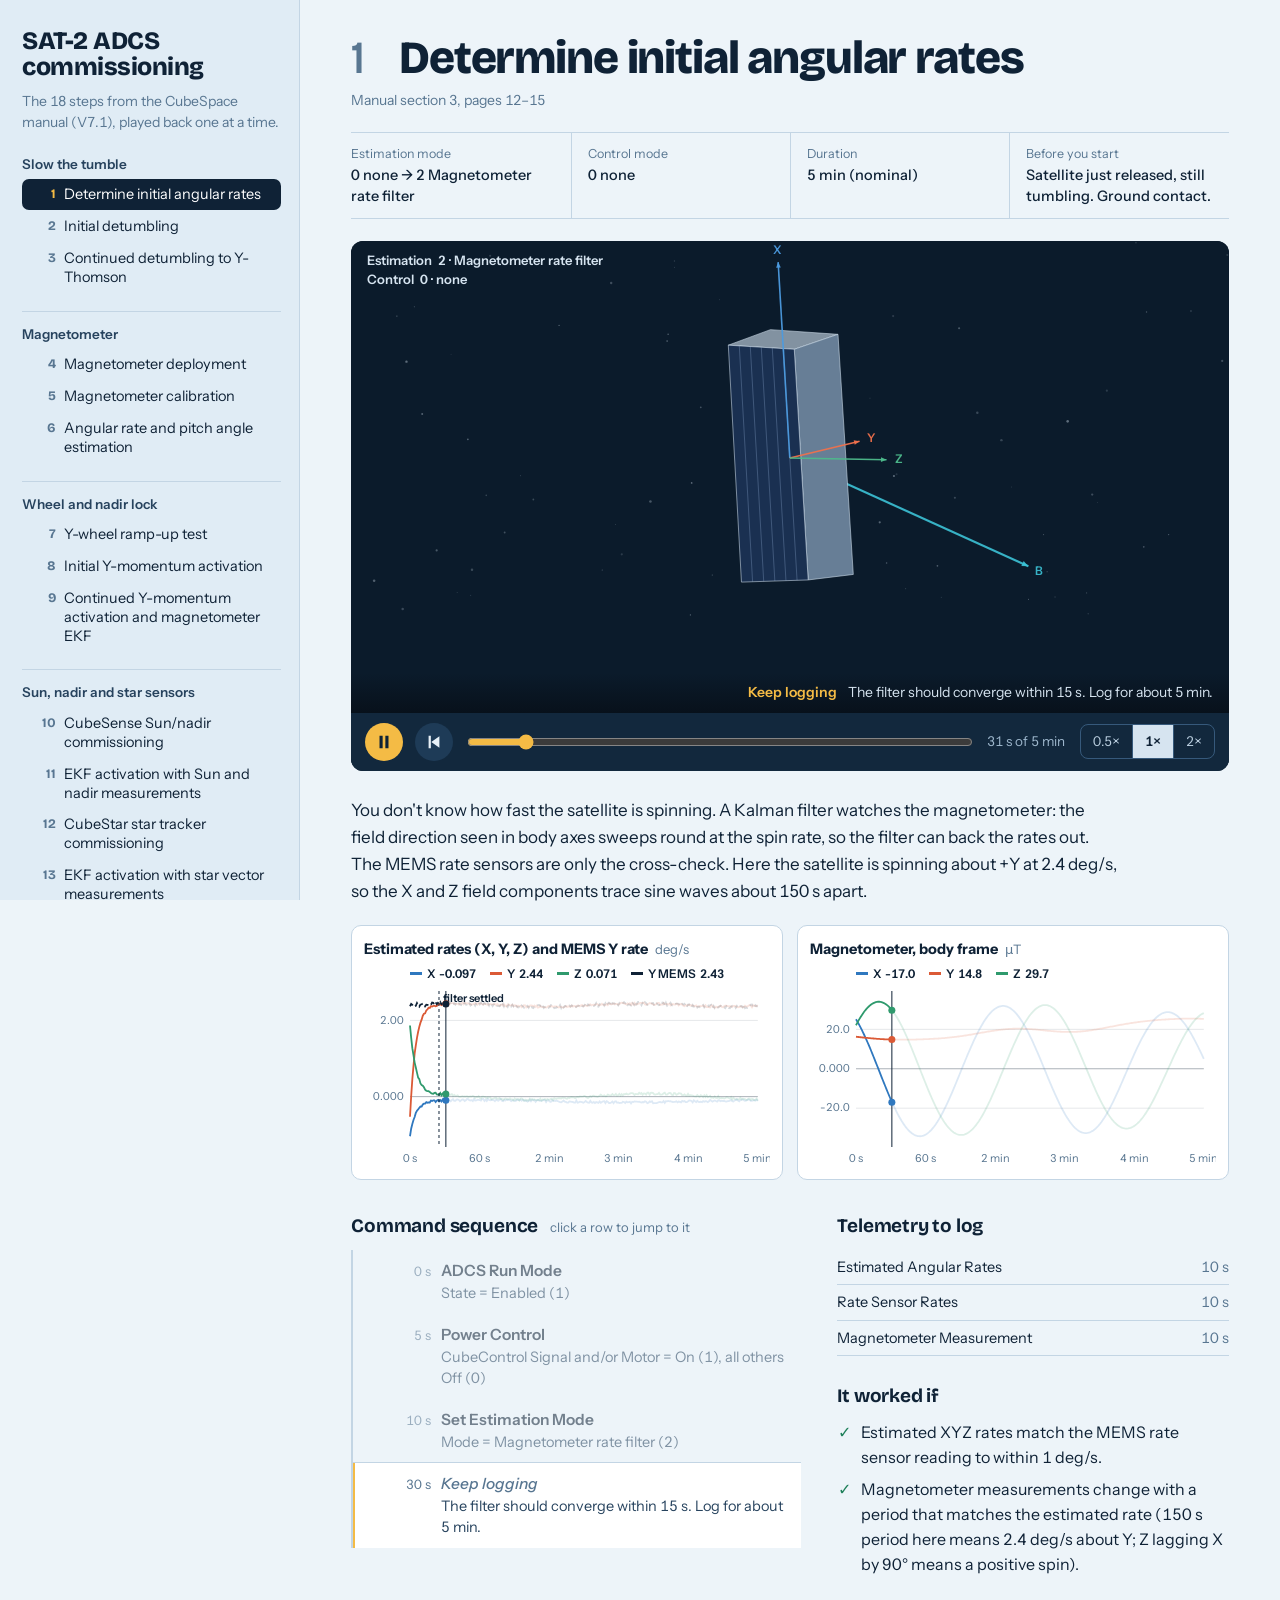
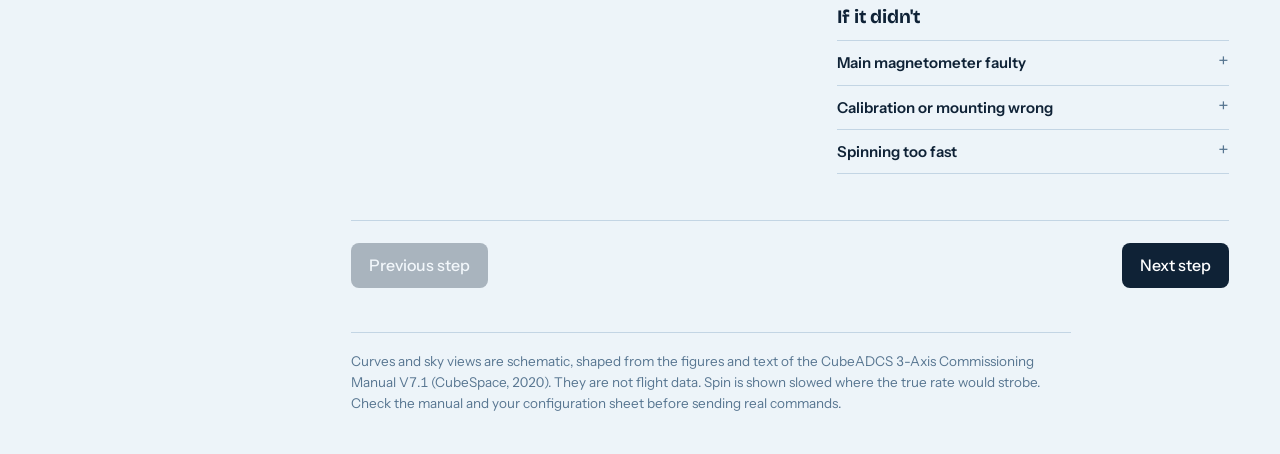
==== ADCS Commissioning/index.html @ 2e5b4a5e "Add ADCS Commissioning visualizer Static page walking through the 18 CubeADCS commissioning steps wi" ====
<!doctype html>
<html lang="en">
<head>
<meta charset="utf-8">
<meta name="viewport" content="width=device-width, initial-scale=1">
<title>SAT-2 ADCS commissioning</title>
<meta name="description" content="Animated walk-through of the 18 CubeADCS commissioning steps for CTS SAT-2.">
<link rel="icon" href="data:image/svg+xml,%3Csvg xmlns='http://www.w3.org/2000/svg' viewBox='0 0 32 32'%3E%3Crect width='32' height='32' rx='7' fill='%230F2236'/%3E%3Crect x='8' y='11' width='16' height='10' fill='%2395B8D6'/%3E%3Ccircle cx='24' cy='8' r='3' fill='%23F4BB45'/%3E%3C/svg%3E">
<link rel="preconnect" href="https://fonts.googleapis.com">
<link rel="preconnect" href="https://fonts.gstatic.com" crossorigin>
<link href="https://fonts.googleapis.com/css2?family=Bricolage+Grotesque:opsz,wght@12..96,500;12..96,700;12..96,800&family=Instrument+Sans:wght@400;500;600&display=swap" rel="stylesheet">
<link rel="stylesheet" href="style.css">
</head>
<body>
<a class="skip" href="#main">Skip to content</a>
<div class="shell">
  <nav id="nav" aria-label="Commissioning steps">
    <div class="brand">
      <h1>SAT-2 ADCS<br>commissioning</h1>
      <p>The 18 steps from the CubeSpace manual (V7.1), played back one at a time.</p>
    </div>
    <div id="nav-list"></div>
    <div class="extra">
      <p class="phase">Around the steps</p>
      <ol>
        <li><a href="#/pass" data-page="pass"><i>+</i><span>Every overpass</span></a></li>
        <li><a href="#/safe" data-page="safe"><i>+</i><span>Built-in safeguards</span></a></li>
      </ol>
    </div>
  </nav>

  <main id="main">
    <div id="view-step">
      <header class="head">
        <h2><span id="h-n"></span><span id="h-t"></span></h2>
        <p class="src" id="h-sec"></p>
        <dl class="spec">
          <div><dt>Estimation mode</dt><dd id="spec-est"></dd></div>
          <div><dt>Control mode</dt><dd id="spec-ctl"></dd></div>
          <div><dt>Duration</dt><dd id="spec-dur"></dd></div>
          <div><dt>Before you start</dt><dd id="spec-pre"></dd></div>
        </dl>
      </header>

      <section class="stage" aria-label="Simulation">
        <div class="stagewrap">
          <canvas id="stage" role="img" aria-label="Animated view of the satellite for this step"></canvas>
          <div class="cap" id="cap" aria-live="off"></div>
        </div>
        <div class="transport">
          <button id="play" type="button" class="icon" aria-label="Play"></button>
          <button id="restart" type="button" class="icon" aria-label="Restart"><svg viewBox="0 0 20 20"><path d="M4 3h2.5v14H4zM16 3.5v13L7 10z"/></svg></button>
          <input id="scrub" type="range" min="0" max="1000" value="0" aria-label="Scrub through the step">
          <span id="clock"></span>
          <div class="seg" id="speed" role="group" aria-label="Speed"><button type="button" data-s="0.5" aria-pressed="false">0.5×</button><button type="button" data-s="1" aria-pressed="true">1×</button><button type="button" data-s="2" aria-pressed="false">2×</button></div>
        </div>
        <div id="params" class="params"></div>
        <p id="note" class="note" hidden></p>
      </section>

      <p id="story" class="story"></p>
      <div id="charts" class="charts"></div>

      <div class="detail">
        <section class="seq">
          <h3>Command sequence <small>click a row to jump to it</small></h3>
          <ol id="cmds"></ol>
        </section>
        <div class="side">
          <section>
            <h3>Telemetry to log</h3>
            <table class="tlm"><tbody id="tlm"></tbody></table>
          </section>
          <section>
            <h3>It worked if</h3>
            <ul id="pass" class="pass"></ul>
          </section>
          <section>
            <h3>If it didn't</h3>
            <div id="trouble"></div>
          </section>
          <section id="tool" class="tool" hidden></section>
        </div>
      </div>

      <div class="stepnav">
        <button id="prev" type="button">Previous step</button>
        <button id="next" type="button">Next step</button>
      </div>
    </div>

    <div id="view-pass" hidden>
      <header class="head"><h2><span>+</span><span>Every overpass</span></h2><p class="src">Manual sections 2 and 16, pages 8–11 and 59</p></header>
      <div class="plain">
        <p class="story">Three things at every pass, however far through commissioning you are. Nominal ADCS operation needs very few telecommands (set estimation and control mode, set enabled state), but commissioning adds many more.</p>
        <div class="cols3">
          <section><h3>Synchronise time</h3><p>Send a single <i>Set Unix Time</i> command. Position prediction and the magnetic field model both depend on it.</p></section>
          <section><h3>Check ADCS health</h3><p>Read the error flags in the ADCS State telemetry and the current and temperature frames. Persistent flags need attention, and so do telemetry values that wander far from nominal.</p></section>
          <section><h3>Check for new TLEs</h3><p>Upload fresh two-line elements whenever new ones are published. Roughly once a day is enough, not every pass.</p></section>
        </div>
        <h3 class="sub">Logging so that frames line up</h3>
        <p>The ADCS can log to two SD files (LOG1 and LOG2) so every channel in a record comes from the same processing iteration. If you sample over the bus from the OBC instead, request frames between iterations: read the <i>ACP Execution State</i> frame and wait until <i>Time Since Iteration Start</i> reaches 500 ms (an iteration never takes longer), then pull everything you need. A frame requested just before an iteration ends can come from the previous one.</p>
        <p>Error flags come in two kinds. Status flags track the current state every iteration. Latching error flags stay set until you clear them by command, so an error that came and went between two reads still shows up. If it is still set on the next read, it's persistent.</p>
      </div>
    </div>

    <div id="view-safe" hidden>
      <header class="head"><h2><span>+</span><span>Built-in safeguards</span></h2><p class="src">Manual section 17, pages 60–62</p></header>
      <div class="plain">
        <p class="story">Several recoveries run automatically, so a failing module doesn't take the satellite with it. Try the first one.</p>
        <section class="demo">
          <h3>I²C and unresponsive modules</h3>
          <div class="demo-row"><div id="led" class="led" data-s="ok" aria-hidden="true"></div><p id="fault-out" aria-live="polite"></p><button id="fault" type="button"></button></div>
          <p>Every second the ADCS checks the CommsError and run-time flags of CubeControl Signal and Motor, CubeSense, CubeWheel and CubeStar. Three consecutive run-time errors, or more than 10 accumulated communication errors (30 on ACP v3), power-cycle the module. After 5 power cycles it is switched off for good. Ten seconds of clean communication (60 s on ACP v3) resets the error counter, so only persistent faults get handled.</p>
        </section>
        <div class="cols2">
          <section><h3>Estimator divergence</h3><p>If the absolute values of the three estimated rate components add up to more than 1000 deg/s, the estimator goes to none (mode 0). Any controller that needs it goes to none too, except B-dot, which needs no estimator.</p></section>
          <section><h3>Wheel errors <small>ACP v5 and up</small></h3><p>A wheel that doesn't track its momentum command raises a flag. That wheel's control, and magnetic momentum dumping, are paused, so the torquers can't spin the satellite up chasing an unresponsive wheel. If it recovers, control resumes. After 5 failed power cycles, and with <i>wheelErrorHandling</i> true, control falls back to Y-Thomson (mode 2) to detumble.</p></section>
          <section><h3>Faulty magnetometer <small>ACP v5 and up</small></h3><p>If any axis stays constant for 10 s a run-time error is raised and the module power-cycles every 10 s. After 3 cycles, with <i>autoRecoverMtm</i> true, the mode steps along: main via Signal (0), redundant via Signal (1), main via Motor (2), none (3). Via Motor there is no temperature compensation and raw readings are 12-bit rather than 16-bit.</p></section>
          <section><h3>Faulty MEMS rate sensors <small>ACP v5 and up</small></h3><p>With <i>rateSensorErrorHandling</i> true, an axis that stays constant or zero for 30 s moves estimation off the gyros. From MEMS rate sensing with a faulty Y sensor in Y-Thomson: magnetometer rate filter (2) and B-dot (1). From Gyro EKF with any faulty sensor and control above B-dot: Full-state EKF (5) and control none (0). A reading beyond 80 × RateSensorMult deg/s sets the out-of-range flag.</p></section>
        </div>
      </div>
    </div>

    <footer class="foot">Curves and sky views are schematic, shaped from the figures and text of the CubeADCS 3-Axis Commissioning Manual V7.1 (CubeSpace, 2020). They are not flight data. Spin is shown slowed where the true rate would strobe. Check the manual and your configuration sheet before sending real commands.</footer>
  </main>
</div>
<script src="engine.js"></script>
<script src="scenes.js"></script>
<script src="app.js"></script>
</body>
</html>
---- ADCS Commissioning/style.css ----
:root {
  --ink: #0F2236;
  --ink-2: #27435E;
  --paper: #EDF4F9;
  --rail: #E0ECF5;
  --line: #C3D5E4;
  --steel: #587691;
  --white: #FFFFFF;
  --stage: #0B1B2B;
  --amber: #F4BB45;
  --good: #1D7F59;
  --bad: #B8432A;
  --x: #2F78BF;
  --y: #DB5A36;
  --z: #2F9A6D;
  --focus: #1F6FD1;
  --display: "Bricolage Grotesque", "Segoe UI", system-ui, sans-serif;
  --body: "Instrument Sans", "Segoe UI", system-ui, sans-serif;
}

* { box-sizing: border-box; }
html { scroll-behavior: smooth; }
body { margin: 0; background: var(--paper); color: var(--ink); font: 400 16px/1.55 var(--body); font-variant-numeric: tabular-nums; -webkit-font-smoothing: antialiased; }
button, input, select { font: inherit; color: inherit; }
:focus-visible { outline: 3px solid var(--focus); outline-offset: 2px; }
.skip { position: absolute; left: -999px; top: 8px; background: var(--ink); color: #fff; padding: 8px 12px; border-radius: 6px; z-index: 10; }
.skip:focus { left: 8px; }

.shell { display: grid; grid-template-columns: 300px minmax(0, 1fr); min-height: 100vh; }

/* ---------------------------------------------------------------- nav rail */
#nav { background: var(--rail); border-right: 1px solid var(--line); position: sticky; top: 0; height: 100vh; overflow-y: auto; padding: 28px 18px 28px 22px; }
.brand h1 { font: 800 25px/1.05 var(--display); letter-spacing: -0.02em; margin: 0 0 10px; }
.brand p { margin: 0 0 22px; font-size: 14px; color: var(--steel); }
.phase { font: 600 13.5px/1.3 var(--body); color: var(--ink-2); margin: 18px 0 6px; padding-top: 14px; border-top: 1px solid var(--line); }
#nav-list > .phase:first-child { border-top: 0; padding-top: 0; margin-top: 0; }
#nav ol { list-style: none; margin: 0; padding: 0; }
#nav a { display: grid; grid-template-columns: 26px 1fr; gap: 8px; align-items: start; padding: 6px 8px; margin: 1px 0; border-radius: 7px; color: var(--ink); text-decoration: none; font-size: 14.5px; line-height: 1.3; }
#nav a i { font: 700 13px/1.3 var(--display); font-style: normal; color: var(--steel); text-align: right; padding-top: 1px; }
#nav a:hover { background: rgba(255, 255, 255, 0.7); }
#nav a[aria-current="step"], #nav a[aria-current="page"] { background: var(--ink); color: #fff; }
#nav a[aria-current="step"] i, #nav a[aria-current="page"] i { color: var(--amber); }

/* -------------------------------------------------------------------- main */
main { padding: 34px clamp(18px, 4vw, 56px) 40px; max-width: 1240px; min-width: 0; }
.head h2 { display: flex; gap: 16px; align-items: baseline; margin: 0; font: 800 clamp(30px, 4vw, 46px)/1.05 var(--display); letter-spacing: -0.025em; text-wrap: balance; }
.head h2 span:first-child { font-weight: 500; color: var(--steel); min-width: 1.1ch; }
.src { margin: 8px 0 20px; color: var(--steel); font-size: 14px; }
.spec { display: grid; grid-template-columns: repeat(4, minmax(0, 1fr)); gap: 0; margin: 0 0 22px; border-top: 1px solid var(--line); border-bottom: 1px solid var(--line); }
.spec > div { padding: 11px 16px 12px 0; }
.spec > div + div { padding-left: 16px; border-left: 1px solid var(--line); }
.spec dt { font-size: 12.5px; color: var(--steel); margin-bottom: 2px; }
.spec dd { margin: 0; font-size: 14.5px; font-weight: 500; line-height: 1.4; }

/* ------------------------------------------------------------------- stage */
.stage { background: var(--stage); border-radius: 12px; overflow: hidden; color: #D6E4F0; }
.stagewrap { position: relative; }
#stage { display: block; width: 100%; aspect-ratio: 16 / 8.6; min-height: 300px; }
.cap { position: absolute; left: 0; right: 0; bottom: 0; padding: 9px 16px; background: linear-gradient(to top, rgba(7, 15, 24, 0.85), rgba(7, 15, 24, 0)); font-size: 14px; pointer-events: none; text-align: right; min-height: 38px; }
.cap b { color: var(--amber); font-weight: 600; margin-right: 8px; }
.transport { display: flex; align-items: center; gap: 12px; padding: 10px 14px; background: #12283D; flex-wrap: wrap; }
.transport input[type=range] { flex: 1 1 160px; min-width: 120px; }
#clock { font-size: 13.5px; color: #9DB6CC; min-width: 9ch; }
.icon { width: 38px; height: 38px; border: 0; border-radius: 50%; background: #1E3B57; cursor: pointer; display: grid; place-items: center; transition: background 0.15s; }
.icon:hover { background: #2B4F72; }
.icon svg { width: 18px; height: 18px; fill: #E8F1F8; }
#play { background: var(--amber); }
#play svg { fill: #0F2236; }
#play:hover { background: #FFCF6A; }
.seg { display: inline-flex; border: 1px solid #36597B; border-radius: 8px; overflow: hidden; flex-wrap: wrap; }
.seg button { background: transparent; border: 0; padding: 6px 12px; font-size: 13.5px; cursor: pointer; color: #B8CCDD; }
.seg button + button { border-left: 1px solid #36597B; }
.seg button[aria-pressed="true"] { background: #D6E4F0; color: #0F2236; font-weight: 600; }
.seg button:hover:not([aria-pressed="true"]) { background: #1E3B57; }
.params { padding: 0 14px; background: #12283D; }
.params:not(:empty) { padding: 4px 14px 12px; }
.prm { display: flex; gap: 14px; align-items: center; flex-wrap: wrap; padding-top: 8px; }
.prm-l { font-size: 13.5px; color: #9DB6CC; min-width: 150px; }
.prm input[type=range] { width: 220px; max-width: 100%; }
.prm output { font-weight: 600; font-size: 14px; min-width: 6ch; }
.note { margin: 0; padding: 12px 16px; background: #0F2438; font-size: 14.5px; color: #D6E4F0; border-top: 1px solid #1E3B57; }
.note[hidden] { display: none; }
input[type=range] { accent-color: var(--amber); height: 22px; }

.story { max-width: 70ch; font-size: 17px; line-height: 1.6; margin: 26px 0 20px; text-wrap: pretty; }

/* ------------------------------------------------------------------ charts */
.charts { display: grid; gap: 14px; margin: 0 0 8px; grid-template-columns: repeat(auto-fit, minmax(300px, 1fr)); }
.charts.n1 { grid-template-columns: minmax(0, 1fr); }
.charts figure { margin: 0; background: var(--white); border: 1px solid var(--line); border-radius: 10px; padding: 12px 12px 8px; min-width: 0; }
.charts figcaption { font-size: 14.5px; margin-bottom: 0; }
.charts figcaption span { color: var(--steel); font-size: 13px; margin-left: 4px; }
canvas.chart { display: block; width: 100%; height: 210px; }
.charts.n1 canvas.chart { height: 240px; }

/* ------------------------------------------------------------------ detail */
.detail { display: grid; grid-template-columns: minmax(0, 1.15fr) minmax(0, 1fr); gap: 36px; margin-top: 34px; align-items: start; }
h3 { font: 700 19px/1.25 var(--display); letter-spacing: -0.01em; margin: 0 0 12px; }
h3 small { font: 400 13px var(--body); color: var(--steel); margin-left: 8px; letter-spacing: 0; }
.seq ol { list-style: none; margin: 0; padding: 0; counter-reset: c; max-height: 640px; overflow-y: auto; border-left: 2px solid var(--line); }
.cmd { counter-increment: c; display: grid; grid-template-columns: 62px 1fr; gap: 10px; padding: 9px 12px 10px 14px; margin-left: -2px; border-left: 4px solid transparent; cursor: pointer; transition: background 0.2s; }
.cmd:hover { background: rgba(255, 255, 255, 0.7); }
.ct { font-size: 13px; color: var(--steel); padding-top: 2px; text-align: right; }
.cb b { display: block; font-weight: 600; font-size: 15.5px; }
.cb span { display: block; font-size: 14.5px; color: var(--ink-2); line-height: 1.45; }
.cmd.wait .cb b { color: var(--steel); font-weight: 500; font-style: italic; }
.cmd.ground { border-left-color: transparent; }
.cmd.ground .cb b::after { content: " (on the ground)"; font-weight: 400; color: var(--steel); }
.cmd.ext .cb b::after { content: " (outside the ADCS)"; font-weight: 400; color: var(--steel); }
.cmd.done { opacity: 0.55; }
.cmd.now { background: var(--white); border-left-color: var(--amber); opacity: 1; box-shadow: 0 1px 0 var(--line), 0 -1px 0 var(--line); }
.side section { margin-bottom: 28px; }
.tlm { width: 100%; border-collapse: collapse; font-size: 14.5px; }
.tlm td { padding: 6px 0; border-bottom: 1px solid var(--line); }
.tlm td:last-child { text-align: right; color: var(--steel); white-space: nowrap; padding-left: 12px; }
.pass { margin: 0; padding-left: 20px; }
.pass li { margin-bottom: 8px; padding-left: 4px; }
.pass li::marker { color: var(--good); content: "✓  "; }
details { border-bottom: 1px solid var(--line); }
details:first-child { border-top: 1px solid var(--line); }
summary { cursor: pointer; padding: 10px 0; font-weight: 600; font-size: 15px; list-style: none; display: flex; justify-content: space-between; gap: 10px; }
summary::-webkit-details-marker { display: none; }
summary::after { content: "+"; color: var(--steel); font-weight: 400; font-size: 18px; line-height: 1.2; }
details[open] summary::after { content: "–"; }
details p { margin: 0 0 12px; font-size: 14.5px; color: var(--ink-2); max-width: 62ch; }

.tool { background: var(--white); border: 1px solid var(--line); border-radius: 10px; padding: 16px 18px; }
.tool p { font-size: 14.5px; margin: 0 0 12px; color: var(--ink-2); }
.fields { display: grid; grid-template-columns: repeat(auto-fit, minmax(130px, 1fr)); gap: 12px; margin-bottom: 12px; }
.fields label { display: grid; gap: 4px; font-size: 13px; color: var(--steel); }
.fields input, .fields select { border: 1px solid var(--line); border-radius: 7px; padding: 7px 9px; background: var(--paper); font-size: 15px; width: 100%; }
.out { margin: 0; font-size: 15px; color: var(--ink); }
.ok { color: var(--good); }
.bad { color: var(--bad); }

.stepnav { display: flex; justify-content: space-between; gap: 12px; margin-top: 18px; padding-top: 22px; border-top: 1px solid var(--line); }
.stepnav button { background: var(--ink); color: #fff; border: 0; border-radius: 8px; padding: 10px 18px; cursor: pointer; font-weight: 500; }
.stepnav button:hover:not(:disabled) { background: var(--ink-2); }
.stepnav button:disabled { opacity: 0.3; cursor: default; }

.plain { max-width: 960px; }
.plain h3.sub { margin-top: 28px; }
.plain p { max-width: 70ch; }
.cols3, .cols2 { display: grid; gap: 24px; margin-top: 20px; }
.cols3 { grid-template-columns: repeat(auto-fit, minmax(220px, 1fr)); }
.cols2 { grid-template-columns: repeat(auto-fit, minmax(320px, 1fr)); gap: 30px 40px; }
.plain section p { font-size: 15.5px; margin: 0; }
.demo { background: var(--white); border: 1px solid var(--line); border-radius: 10px; padding: 18px 20px; margin-top: 14px; }
.demo p { font-size: 15px; margin: 12px 0 0; color: var(--ink-2); }
.demo-row { display: flex; gap: 16px; align-items: center; flex-wrap: wrap; }
.demo-row p { flex: 1 1 260px; margin: 0; color: var(--ink); font-weight: 500; }
.demo-row button { background: var(--ink); color: #fff; border: 0; border-radius: 8px; padding: 9px 16px; cursor: pointer; }
.led { width: 22px; height: 22px; border-radius: 50%; background: var(--good); box-shadow: 0 0 0 4px rgba(29, 127, 89, 0.2); transition: background 0.2s; }
.led[data-s="cycle"] { background: var(--amber); box-shadow: 0 0 0 4px rgba(244, 187, 69, 0.3); }
.led[data-s="off"] { background: var(--bad); box-shadow: 0 0 0 4px rgba(184, 67, 42, 0.25); }
.foot { margin-top: 44px; padding-top: 18px; border-top: 1px solid var(--line); font-size: 13.5px; color: var(--steel); max-width: 80ch; }

/* ------------------------------------------------------------- responsive */
@media (max-width: 1020px) {
  .shell { grid-template-columns: 1fr; }
  #nav { position: static; height: auto; border-right: 0; border-bottom: 1px solid var(--line); padding: 18px 16px 12px; }
  .brand p { display: none; }
  .brand h1 { font-size: 20px; margin-bottom: 10px; }
  #nav-list { display: flex; gap: 8px; overflow-x: auto; padding-bottom: 8px; scroll-snap-type: x proximity; }
  #nav-list .phase, .extra .phase { display: none; }
  #nav ol { display: contents; }
  #nav a { display: flex; min-width: 44px; height: 44px; justify-content: center; align-items: center; padding: 0; background: var(--white); border-radius: 22px; }
  #nav a span { display: none; }
  #nav a i { font-size: 15px; padding: 0; text-align: center; }
  .extra { display: none; }
  .spec { grid-template-columns: 1fr 1fr; }
  .spec > div:nth-child(3) { padding-left: 0; border-left: 0; }
  .spec > div { border-bottom: 1px solid var(--line); }
  .detail { grid-template-columns: 1fr; gap: 28px; }
}
@media (max-width: 560px) {
  main { padding-top: 22px; }
  .head h2 { flex-direction: column; gap: 4px; }
  .spec { grid-template-columns: 1fr; }
  .spec > div + div { padding-left: 0; border-left: 0; }
  .spec > div { border-bottom: 1px solid var(--line); }
  #stage { aspect-ratio: 4 / 3.6; }
  .cap { font-size: 13px; }
  .prm-l { min-width: 0; width: 100%; }
  .cmd { grid-template-columns: 50px 1fr; }
}
@media (prefers-reduced-motion: reduce) { html { scroll-behavior: auto; } * { transition: none !important; } }
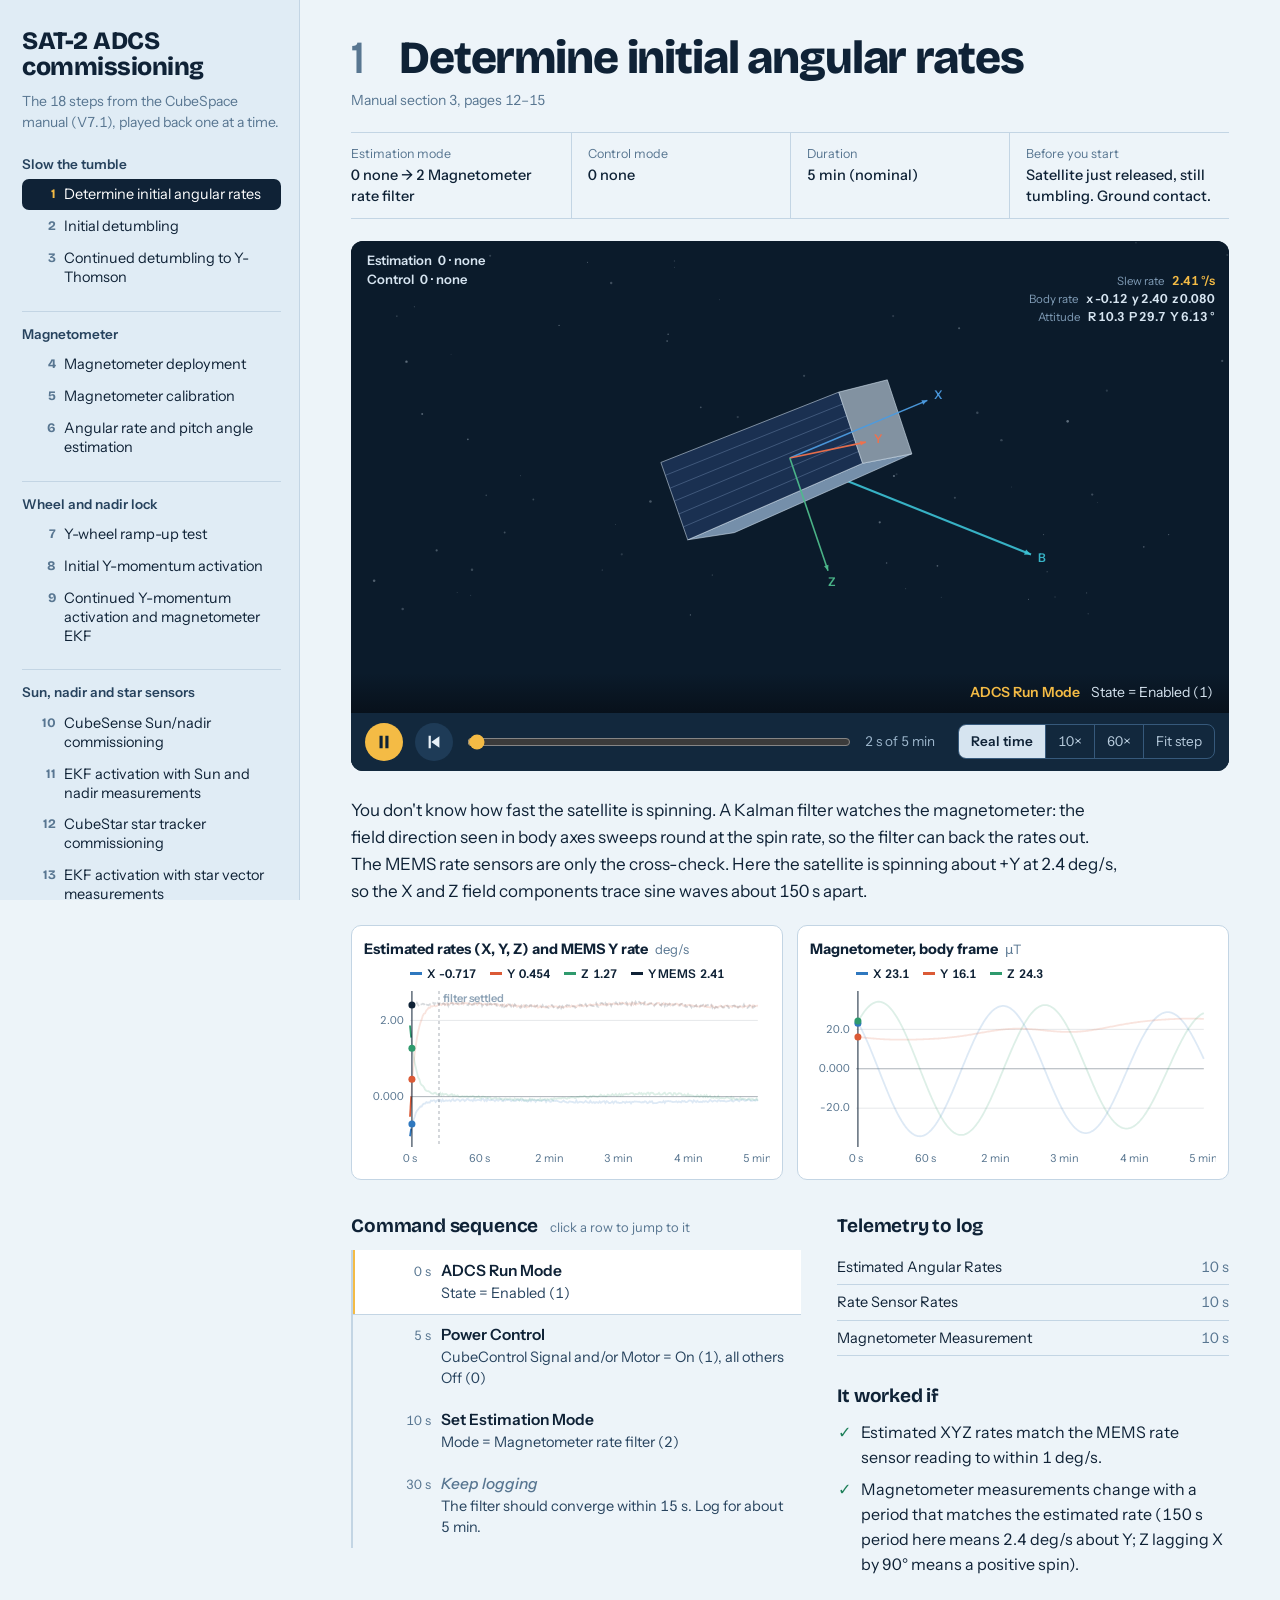
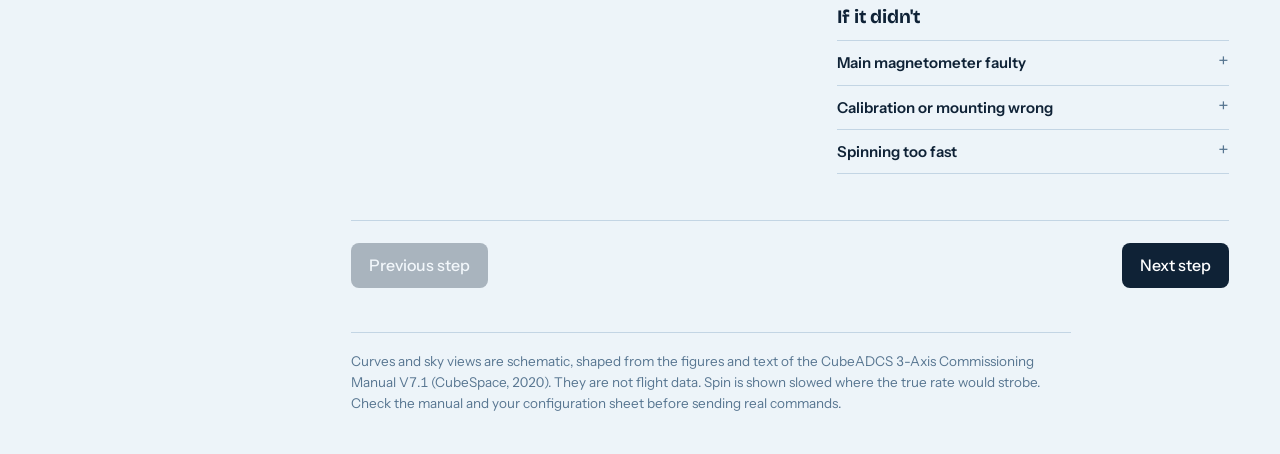
==== commit 10bc2321: "Add real-time playback and slew rate readout Co-Authored-By: Claude Sonnet 5.5 <noreply@anthropic.co" ====
--- a/ADCS Commissioning/index.html
+++ b/ADCS Commissioning/index.html
@@ -52,7 +52,7 @@
           <button id="restart" type="button" class="icon" aria-label="Restart"><svg viewBox="0 0 20 20"><path d="M4 3h2.5v14H4zM16 3.5v13L7 10z"/></svg></button>
           <input id="scrub" type="range" min="0" max="1000" value="0" aria-label="Scrub through the step">
           <span id="clock"></span>
-          <div class="seg" id="speed" role="group" aria-label="Speed"><button type="button" data-s="0.5" aria-pressed="false">0.5×</button><button type="button" data-s="1" aria-pressed="true">1×</button><button type="button" data-s="2" aria-pressed="false">2×</button></div>
+          <div class="seg" id="speed" role="group" aria-label="Playback speed"><button type="button" data-s="1" aria-pressed="true">Real time</button><button type="button" data-s="10" aria-pressed="false">10×</button><button type="button" data-s="60" aria-pressed="false">60×</button><button type="button" data-s="fit" aria-pressed="false">Fit step</button></div>
         </div>
         <div id="params" class="params"></div>
         <p id="note" class="note" hidden></p>
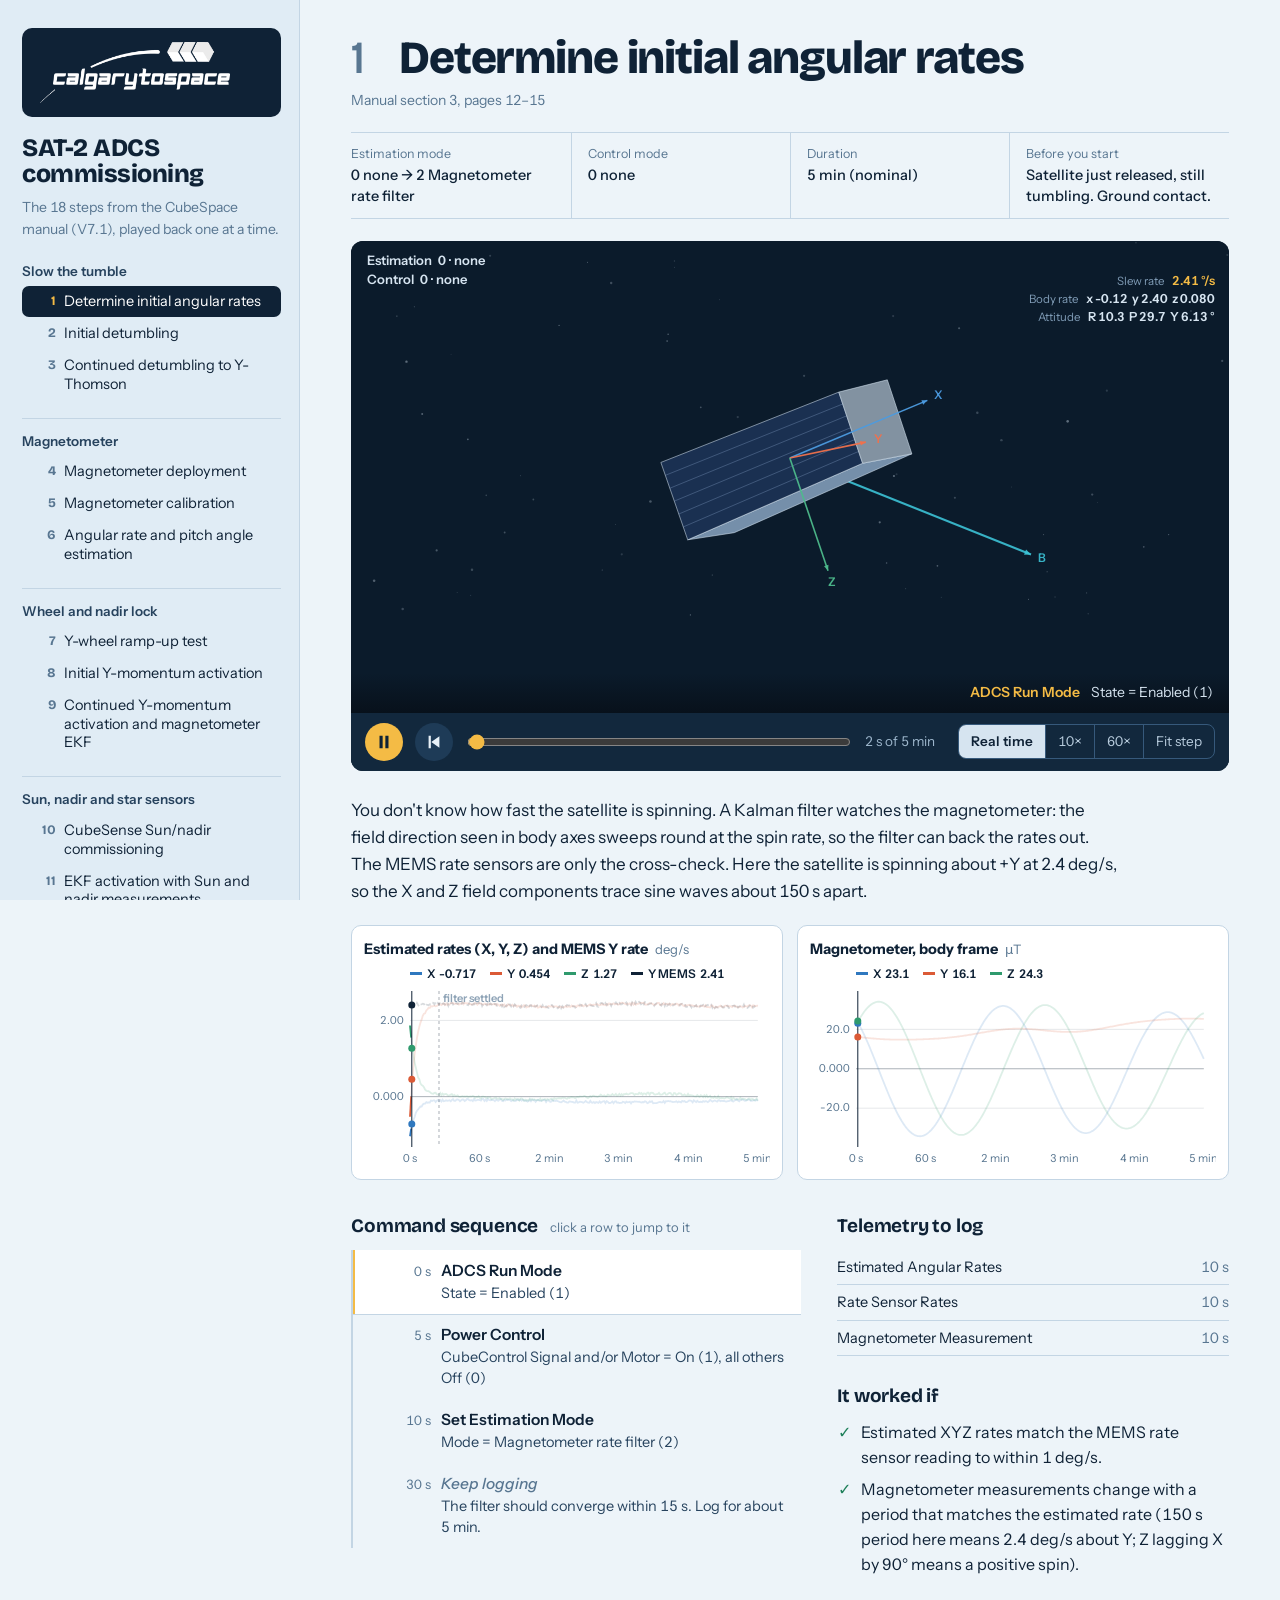
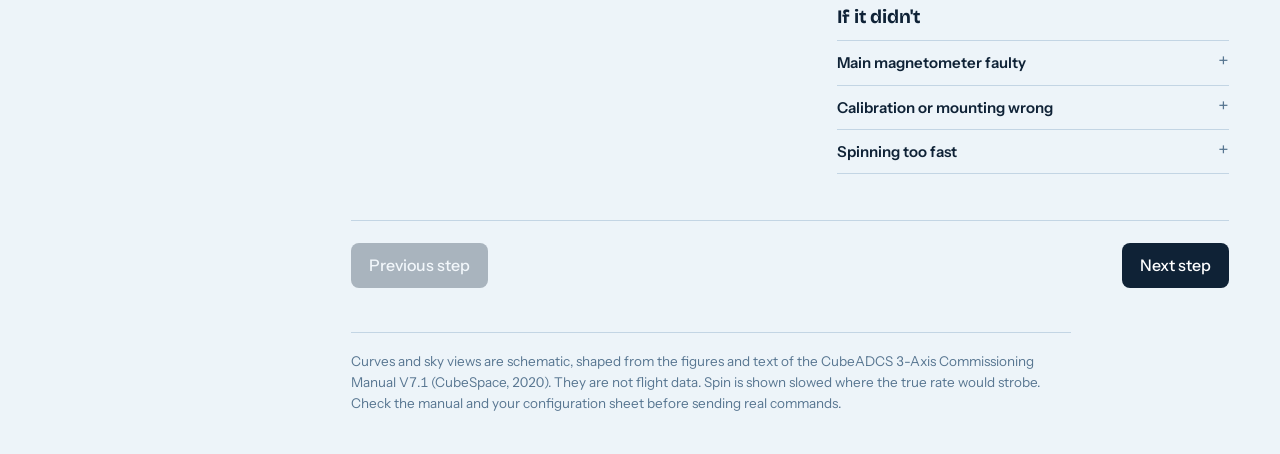
==== commit b532e5e2: "Add CTS logo to nav and favicon Co-Authored-By: Claude Sonnet 5.5 <noreply@anthropic.com>" ====
--- a/ADCS Commissioning/index.html
+++ b/ADCS Commissioning/index.html
@@ -5,7 +5,7 @@
 <meta name="viewport" content="width=device-width, initial-scale=1">
 <title>SAT-2 ADCS commissioning</title>
 <meta name="description" content="Animated walk-through of the 18 CubeADCS commissioning steps for CTS SAT-2.">
-<link rel="icon" href="data:image/svg+xml,%3Csvg xmlns='http://www.w3.org/2000/svg' viewBox='0 0 32 32'%3E%3Crect width='32' height='32' rx='7' fill='%230F2236'/%3E%3Crect x='8' y='11' width='16' height='10' fill='%2395B8D6'/%3E%3Ccircle cx='24' cy='8' r='3' fill='%23F4BB45'/%3E%3C/svg%3E">
+<link rel="icon" type="image/png" href="favicon.png">
 <link rel="preconnect" href="https://fonts.googleapis.com">
 <link rel="preconnect" href="https://fonts.gstatic.com" crossorigin>
 <link href="https://fonts.googleapis.com/css2?family=Bricolage+Grotesque:opsz,wght@12..96,500;12..96,700;12..96,800&family=Instrument+Sans:wght@400;500;600&display=swap" rel="stylesheet">
@@ -16,6 +16,7 @@
 <div class="shell">
   <nav id="nav" aria-label="Commissioning steps">
     <div class="brand">
+      <a class="logo" href="https://www.calgarytospace.ca/" aria-label="Calgary to Space website"><img src="cts-logo.png" alt="Calgary to Space" width="700" height="224"></a>
       <h1>SAT-2 ADCS<br>commissioning</h1>
       <p>The 18 steps from the CubeSpace manual (V7.1), played back one at a time.</p>
     </div>
--- a/ADCS Commissioning/style.css
+++ b/ADCS Commissioning/style.css
@@ -30,6 +30,9 @@
 
 /* ---------------------------------------------------------------- nav rail */
 #nav { background: var(--rail); border-right: 1px solid var(--line); position: sticky; top: 0; height: 100vh; overflow-y: auto; padding: 28px 18px 28px 22px; }
+.brand #nav-logo, #nav a.logo { display: block; background: var(--ink); border-radius: 10px; padding: 14px 18px; margin: 0 0 18px; height: auto; min-width: 0; }
+#nav a.logo:hover { background: var(--ink-2); }
+.logo img { display: block; width: 100%; max-width: 190px; height: auto; }
 .brand h1 { font: 800 25px/1.05 var(--display); letter-spacing: -0.02em; margin: 0 0 10px; }
 .brand p { margin: 0 0 22px; font-size: 14px; color: var(--steel); }
 .phase { font: 600 13.5px/1.3 var(--body); color: var(--ink-2); margin: 18px 0 6px; padding-top: 14px; border-top: 1px solid var(--line); }
@@ -160,6 +163,9 @@
   .shell { grid-template-columns: 1fr; }
   #nav { position: static; height: auto; border-right: 0; border-bottom: 1px solid var(--line); padding: 18px 16px 12px; }
   .brand p { display: none; }
+  #nav a.logo { display: inline-block; padding: 8px 12px; margin: 0 12px 0 0; border-radius: 10px; }
+  .logo img { width: 96px; }
+  .brand { display: flex; align-items: center; }
   .brand h1 { font-size: 20px; margin-bottom: 10px; }
   #nav-list { display: flex; gap: 8px; overflow-x: auto; padding-bottom: 8px; scroll-snap-type: x proximity; }
   #nav-list .phase, .extra .phase { display: none; }
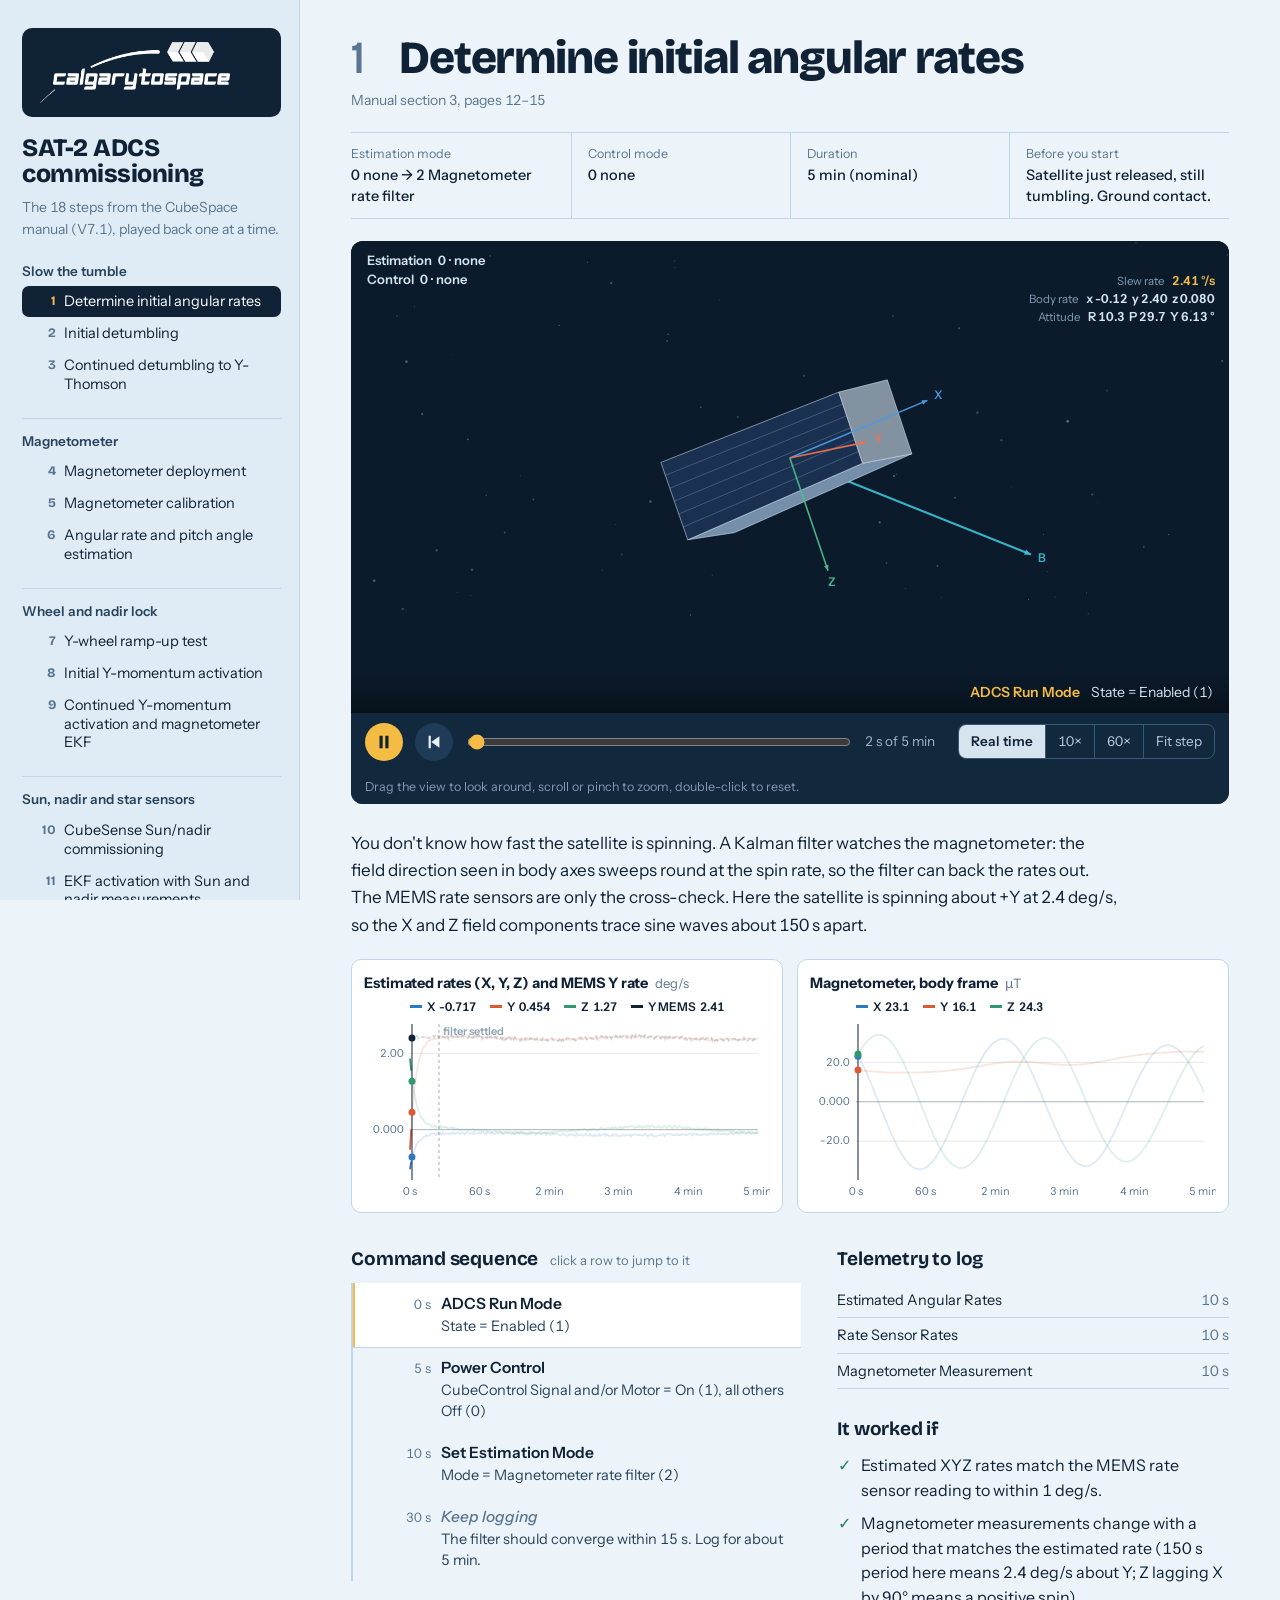
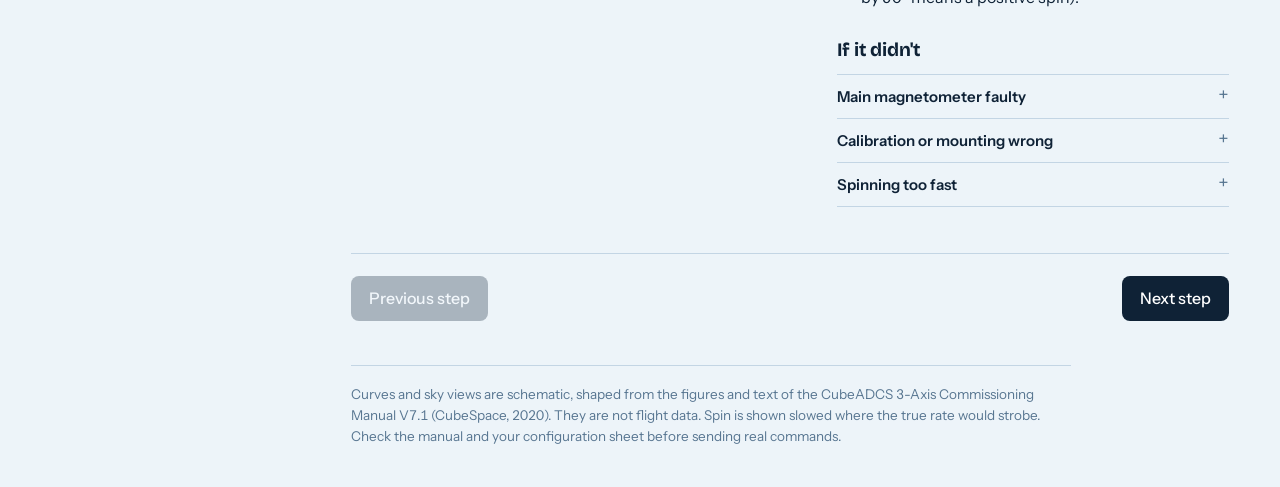
==== commit 9e777f89: "Add drag-to-orbit and zoom on the satellite view Co-Authored-By: Claude Sonnet 5.5 <noreply@anthropi" ====
--- a/ADCS Commissioning/index.html
+++ b/ADCS Commissioning/index.html
@@ -9,7 +9,7 @@
 <link rel="preconnect" href="https://fonts.googleapis.com">
 <link rel="preconnect" href="https://fonts.gstatic.com" crossorigin>
 <link href="https://fonts.googleapis.com/css2?family=Bricolage+Grotesque:opsz,wght@12..96,500;12..96,700;12..96,800&family=Instrument+Sans:wght@400;500;600&display=swap" rel="stylesheet">
-<link rel="stylesheet" href="style.css">
+<link rel="stylesheet" href="style.css?v=3">
 </head>
 <body>
 <a class="skip" href="#main">Skip to content</a>
@@ -55,6 +55,7 @@
           <span id="clock"></span>
           <div class="seg" id="speed" role="group" aria-label="Playback speed"><button type="button" data-s="1" aria-pressed="true">Real time</button><button type="button" data-s="10" aria-pressed="false">10×</button><button type="button" data-s="60" aria-pressed="false">60×</button><button type="button" data-s="fit" aria-pressed="false">Fit step</button></div>
         </div>
+        <p class="hint">Drag the view to look around, scroll or pinch to zoom, double-click to reset.</p>
         <div id="params" class="params"></div>
         <p id="note" class="note" hidden></p>
       </section>
@@ -126,8 +127,8 @@
     <footer class="foot">Curves and sky views are schematic, shaped from the figures and text of the CubeADCS 3-Axis Commissioning Manual V7.1 (CubeSpace, 2020). They are not flight data. Spin is shown slowed where the true rate would strobe. Check the manual and your configuration sheet before sending real commands.</footer>
   </main>
 </div>
-<script src="engine.js"></script>
-<script src="scenes.js"></script>
-<script src="app.js"></script>
+<script src="engine.js?v=3"></script>
+<script src="scenes.js?v=3"></script>
+<script src="app.js?v=3"></script>
 </body>
 </html>
--- a/ADCS Commissioning/style.css
+++ b/ADCS Commissioning/style.css
@@ -191,3 +191,5 @@
   .cmd { grid-template-columns: 50px 1fr; }
 }
 @media (prefers-reduced-motion: reduce) { html { scroll-behavior: auto; } * { transition: none !important; } }
+
+.hint { margin: 0; padding: 6px 14px 8px; font-size: 12.5px; color: #7F9BB5; background: #12283D; }
